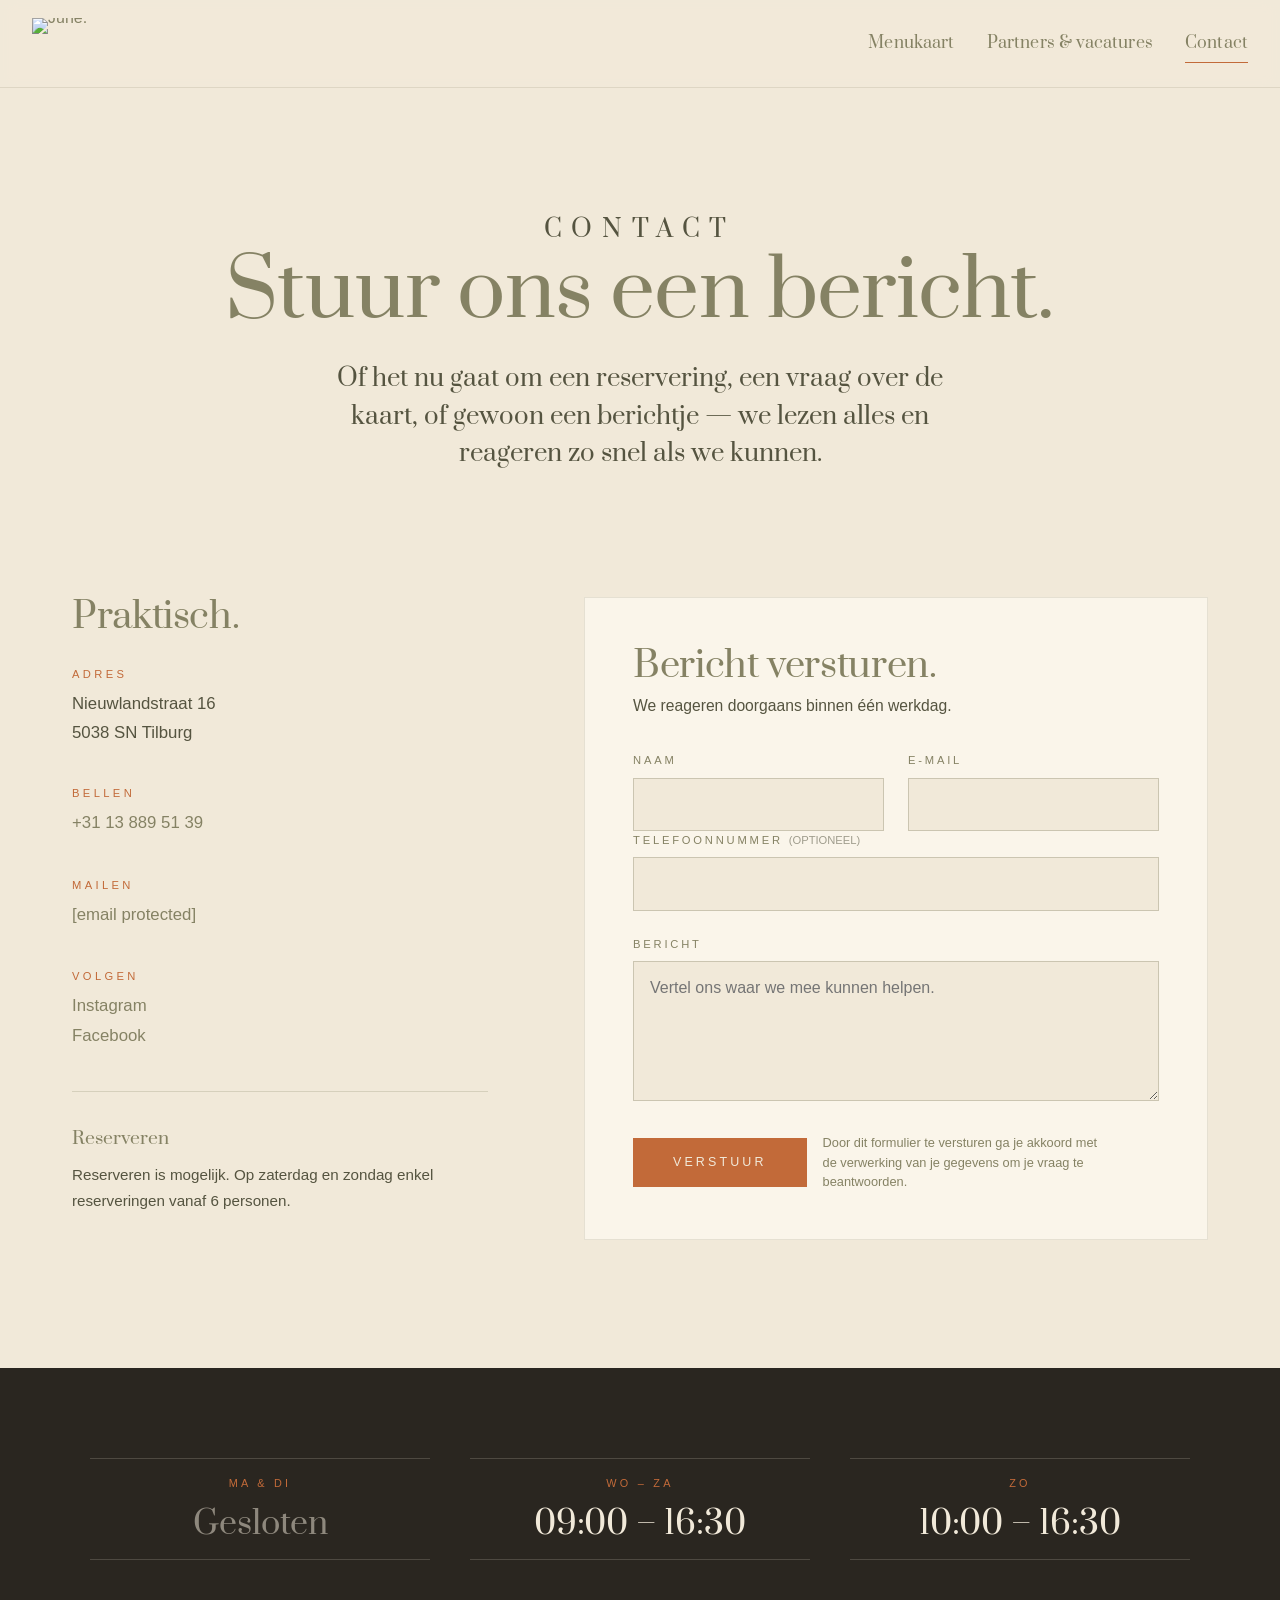
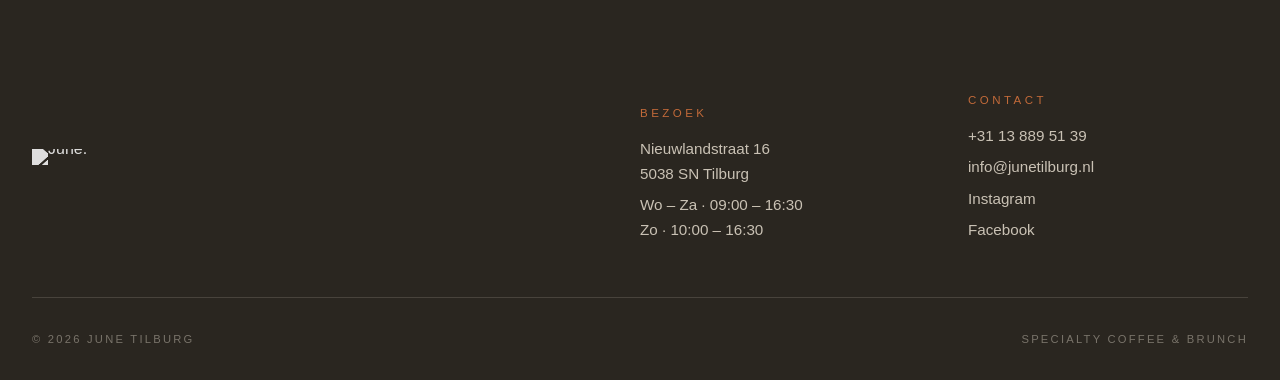
==== contact.html @ ec3ae3ca "Add files via upload" ====
<!DOCTYPE html>
<html lang="nl">
<head>
<meta charset="UTF-8">
<meta name="viewport" content="width=device-width, initial-scale=1.0">
<title>Contact — June. Tilburg</title>
<meta name="description" content="Contact, reserveren en openingstijden van June.">
<link rel="preconnect" href="https://fonts.googleapis.com">
<link rel="preconnect" href="https://fonts.gstatic.com" crossorigin>
<link href="https://fonts.googleapis.com/css2?family=Prata&display=swap" rel="stylesheet">
<link rel="stylesheet" href="styles/site.css">
<style>
  /* Page intro */
  .contact-intro {
    padding: clamp(5rem, 9vw, 8rem) 2rem clamp(2rem, 5vw, 3rem);
    max-width: 900px;
    margin: 0 auto;
    text-align: center;
  }
  .contact-intro .cat-label { display: inline-block; }
  .contact-intro h1 {
    font-size: clamp(2.5rem, 7vw, 5rem);
    margin-bottom: 1.5rem;
  }
  .contact-intro p {
    font-family: 'Prata', Georgia, serif;
    font-size: clamp(1.15rem, 2vw, 1.5rem);
    color: var(--text);
    line-height: 1.55;
    max-width: 620px;
    margin: 0 auto;
  }

  /* Contact body: details + form */
  .contact-body {
    max-width: 1200px;
    margin: 0 auto;
    padding: clamp(3rem, 6vw, 5rem) 2rem clamp(5rem, 10vw, 8rem);
    display: grid;
    grid-template-columns: 1fr;
    gap: 4rem;
  }
  @media (min-width: 900px) {
    .contact-body { grid-template-columns: 4fr 6fr; gap: 6rem; align-items: start; }
  }

  /* Details column */
  .details h2 {
    font-size: clamp(1.7rem, 3vw, 2.25rem);
    margin-bottom: 2rem;
  }
  .details__group { margin-bottom: 2.5rem; }
  .details__group h4 {
    font-family: Arial, Helvetica, sans-serif;
    font-size: .7rem;
    letter-spacing: 0.3em;
    text-transform: uppercase;
    color: var(--warm);
    margin-bottom: .6rem;
  }
  .details__group p,
  .details__group a {
    font-size: 1.05rem;
    color: var(--text);
    line-height: 1.7;
    margin: 0;
    display: block;
  }
  .details__group a {
    color: var(--accent);
    border-bottom: 1px solid transparent;
    transition: color .2s ease, border-color .2s ease;
  }
  .details__group a:hover { color: var(--warm); border-bottom-color: var(--warm); opacity: 1; }
  .details__note {
    margin-top: 2.5rem;
    padding-top: 2rem;
    border-top: 1px solid rgba(133,130,100,0.25);
    font-size: .95rem;
    line-height: 1.7;
    color: var(--text);
  }
  .details__note strong {
    display: block;
    margin-bottom: .5rem;
    color: var(--accent);
    font-family: 'Prata', Georgia, serif;
    font-weight: 400;
    font-size: 1.1rem;
  }

  /* Form column */
  .form-card {
    background: var(--cream);
    padding: clamp(2rem, 4vw, 3rem);
    border: 1px solid rgba(133,130,100,0.18);
  }
  .form-card h2 {
    font-size: clamp(1.7rem, 3vw, 2.25rem);
    margin-bottom: .5rem;
  }
  .form-card .form-intro {
    color: var(--text);
    margin-bottom: 2rem;
    font-size: .98rem;
  }
  .field { display: block; margin-bottom: 1.5rem; }
  .field label {
    display: block;
    font-size: .7rem;
    letter-spacing: 0.25em;
    text-transform: uppercase;
    color: var(--accent);
    margin-bottom: .5rem;
  }
  .field input,
  .field textarea {
    width: 100%;
    padding: .85rem 1rem;
    border: 1px solid rgba(133,130,100,0.35);
    background: var(--bg);
    color: var(--text);
    font-family: Arial, Helvetica, sans-serif;
    font-size: 1rem;
    line-height: 1.5;
    border-radius: 0;
    transition: border-color .2s ease, background .2s ease;
    -webkit-appearance: none;
    appearance: none;
  }
  .field textarea { min-height: 140px; resize: vertical; }
  .field input:focus,
  .field textarea:focus {
    outline: none;
    border-color: var(--warm);
    background: #fff;
  }
  .field--row { display: grid; grid-template-columns: 1fr; gap: 0; }
  @media (min-width: 600px) {
    .field--row { grid-template-columns: 1fr 1fr; gap: 1.5rem; }
    .field--row > .field { margin-bottom: 0; }
  }
  .form-submit {
    margin-top: 1.5rem;
    display: flex;
    flex-direction: column;
    gap: 1rem;
    align-items: flex-start;
  }
  @media (min-width: 600px) {
    .form-submit { flex-direction: row; align-items: center; }
  }
  .form-submit small {
    font-size: .8rem;
    color: var(--accent);
    line-height: 1.5;
    max-width: 280px;
  }

  /* Bottom: hours band + map placeholder */
  .hours-band {
    background: var(--dark);
    color: var(--bg);
    padding: clamp(4rem, 7vw, 6rem) 2rem clamp(2rem, 3vw, 3rem);
  }
  .hours-band__inner {
    max-width: 1100px;
    margin: 0 auto;
    display: grid;
    grid-template-columns: 1fr;
    gap: 2.5rem;
    text-align: center;
  }
  @media (min-width: 700px) { .hours-band__inner { grid-template-columns: repeat(3, 1fr); } }
  .hours-day {
    padding: 1rem 0;
    border-top: 1px solid rgba(241,233,217,0.18);
    border-bottom: 1px solid rgba(241,233,217,0.18);
  }
  .hours-day .day {
    font-family: Arial, sans-serif;
    font-size: .68rem;
    letter-spacing: 0.3em;
    text-transform: uppercase;
    color: var(--warm);
    margin-bottom: .75rem;
  }
  .hours-day .time {
    font-family: 'Prata', Georgia, serif;
    font-size: clamp(1.6rem, 3vw, 2rem);
    color: var(--bg);
    line-height: 1.2;
  }
  .hours-day .closed { color: rgba(241,233,217,0.5); }


</style>
</head>
<body class="has-solid-header">

<div id="site-header-slot"></div>

<main>

  <!-- ============== INTRO ============== -->
  <section class="contact-intro reveal">
    <p class="cat-label">Contact</p>
    <h1>Stuur ons een bericht.</h1>
    <p>
      Of het nu gaat om een reservering, een vraag over de kaart, of gewoon
      een berichtje — we lezen alles en reageren zo snel als we kunnen.
    </p>
  </section>

  <!-- ============== BODY ============== -->
  <section class="contact-body reveal">
    <aside class="details">
      <h2>Praktisch.</h2>

      <div class="details__group">
        <h4>Adres</h4>
        <p>Nieuwlandstraat 16<br>5038 SN Tilburg</p>
      </div>

      <div class="details__group">
        <h4>Bellen</h4>
        <a href="tel:+31138895139">+31 13 889 51 39</a>
      </div>

      <div class="details__group">
        <h4>Mailen</h4>
        <a href="/cdn-cgi/l/email-protection#95fcfbf3fad5ffe0fbf0e1fcf9f7e0e7f2bbfbf9"><span class="__cf_email__" data-cfemail="5c35323a331c362932392835303e292e3b723230">[email&#160;protected]</span></a>
      </div>

      <div class="details__group">
        <h4>Volgen</h4>
        <a href="https://www.instagram.com/june.tilburg/" target="_blank" rel="noopener">Instagram</a>
        <a href="https://www.facebook.com/june.tilburg/" target="_blank" rel="noopener">Facebook</a>
      </div>

      <div class="details__note">
        <strong>Reserveren</strong>
        Reserveren is mogelijk. Op zaterdag en zondag enkel reserveringen vanaf 6 personen.
      </div>
    </aside>

    <div class="form-card">
      <h2>Bericht versturen.</h2>
      <p class="form-intro">We reageren doorgaans binnen één werkdag.</p>

      <form action="https://api.web3forms.com/submit" method="POST">
        <input type="hidden" name="access_key" value="YOUR_ACCESS_KEY_HERE">
        <input type="hidden" name="subject" value="Nieuw bericht via junetilburg.nl">

        <div class="field--row">
          <div class="field">
            <label for="naam">Naam</label>
            <input type="text" id="naam" name="naam" required>
          </div>
          <div class="field">
            <label for="email">E-mail</label>
            <input type="email" id="email" name="email" required>
          </div>
        </div>

        <div class="field">
          <label for="telefoon">Telefoonnummer <span style="color:var(--text); opacity:.55; letter-spacing:0;">(optioneel)</span></label>
          <input type="tel" id="telefoon" name="telefoon">
        </div>

        <div class="field">
          <label for="bericht">Bericht</label>
          <textarea id="bericht" name="bericht" required placeholder="Vertel ons waar we mee kunnen helpen."></textarea>
        </div>

        <div class="form-submit">
          <button type="submit" class="btn">Verstuur</button>
          <small>Door dit formulier te versturen ga je akkoord met de verwerking van je gegevens om je vraag te beantwoorden.</small>
        </div>
      </form>
    </div>
  </section>

  <!-- ============== HOURS BAND ============== -->
  <section class="hours-band reveal">
    <div class="hours-band__inner">
      <div class="hours-day">
        <div class="day">Ma &amp; Di</div>
        <div class="time closed">Gesloten</div>
      </div>
      <div class="hours-day">
        <div class="day">Wo – Za</div>
        <div class="time">09:00 – 16:30</div>
      </div>
      <div class="hours-day">
        <div class="day">Zo</div>
        <div class="time">10:00 – 16:30</div>
      </div>
    </div>
  </section>

</main>

<div id="site-footer-slot"></div>

<script data-cfasync="false" src="/cdn-cgi/scripts/5c5dd728/cloudflare-static/email-decode.min.js"></script><script src="styles/chrome.js"></script>
<script>JuneChrome.render({ active: 'contact' });</script>
<script src="styles/site.js"></script>
</body>
</html>
---- styles/site.css ----
/* ==========================================================================
   June Tilburg — Site CSS
   Shared across all pages (index, menu, partners, contact)
   ========================================================================== */

:root {
  --bg:          #F1E9D9;   /* sand — page canvas */
  --text:        #555440;   /* ink — body */
  --accent:      #858264;   /* olive — headings, nav, logo */
  --warm:        #C26A39;   /* rust — CTA, accent */
  --warm-deep:   #8E441E;   /* rust hover */
  --dark:        #2A2620;   /* near-black — inverse sections, footer */
  --cream:       #FAF5EA;   /* subtle elevation */
}

*, *::before, *::after { box-sizing: border-box; }
html { scroll-behavior: smooth; }
body {
  margin: 0;
  font-family: Arial, Helvetica, sans-serif;
  background: var(--bg);
  color: var(--text);
  line-height: 1.65;
  font-size: 16px;
  -webkit-font-smoothing: antialiased;
  overflow-x: hidden;
}
img { max-width: 100%; display: block; object-fit: cover; }
h1, h2, h3, h4 {
  font-family: 'Prata', Georgia, serif;
  font-weight: 400;
  color: var(--accent);
  line-height: 1.1;
  margin: 0 0 1rem;
  letter-spacing: -0.01em;
}
p { margin: 0 0 1.2rem; }
a {
  color: var(--warm);
  text-decoration: none;
  transition: opacity .2s ease, color .2s ease;
}
a:hover { opacity: .7; }

::selection { background: var(--accent); color: var(--bg); }

/* ==========================================================================
   Site header
   ========================================================================== */

.site-header {
  position: fixed;
  top: 0; left: 0; right: 0;
  z-index: 100;
  background: transparent;
  border-bottom: 1px solid transparent;
  transition: background .3s ease, border-color .3s ease, color .3s ease;
}
.site-header::before {
  content: '';
  position: absolute;
  inset: 0;
  bottom: -40px;
  background: linear-gradient(180deg, rgba(0,0,0,0.45) 0%, rgba(0,0,0,0.20) 70%, rgba(0,0,0,0) 100%);
  pointer-events: none;
  transition: opacity .3s ease;
}
.site-header__inner {
  position: relative;
  z-index: 1;
  max-width: 1400px;
  margin: 0 auto;
  padding: 1rem 2rem;
  display: flex;
  align-items: center;
  justify-content: space-between;
  gap: 2rem;
}
.site-header.is-scrolled::before,
.has-solid-header .site-header::before { opacity: 0; }

.site-header.is-scrolled,
.has-solid-header .site-header {
  background: rgba(241, 233, 217, 0.92);
  border-bottom-color: rgba(133, 130, 100, 0.18);
  -webkit-backdrop-filter: saturate(140%) blur(8px);
  backdrop-filter: saturate(140%) blur(8px);
}

/* Pages without a hero: push content below the fixed header */
.has-solid-header { padding-top: 88px; }
@media (min-width: 880px) { .has-solid-header { padding-top: 96px; } }

/* Over-hero state (index, before scroll): white text */
.site-header:not(.is-scrolled) .site-header__logo,
.site-header:not(.is-scrolled) .site-nav a,
.site-header:not(.is-scrolled) .site-header__burger {
  color: #fff;
  text-shadow: 0 1px 12px rgba(0,0,0,0.35);
}
.has-solid-header .site-header .site-header__logo,
.has-solid-header .site-header .site-nav a,
.has-solid-header .site-header .site-header__burger,
.site-header.is-scrolled .site-header__logo,
.site-header.is-scrolled .site-nav a,
.site-header.is-scrolled .site-header__burger {
  color: var(--accent);
  text-shadow: none;
}

.site-header__logo {
  display: inline-flex;
  align-items: center;
  color: var(--accent);
  line-height: 0;
  flex-shrink: 0;
}
.site-header__logo:hover { opacity: 1; color: var(--warm); }
.site-header__logo-svg {
  height: 44px;
  width: auto;
  display: block;
  transition: filter .25s ease;
}
.site-header:not(.is-scrolled) .site-header__logo-svg {
  filter: brightness(0) invert(1);
}
.has-solid-header .site-header .site-header__logo-svg,
.site-header.is-scrolled .site-header__logo-svg {
  filter: none;
}

.site-nav { display: none; }
.site-nav ul {
  list-style: none;
  margin: 0;
  padding: 0;
  display: flex;
  gap: 2rem;
  align-items: center;
}
.site-nav a {
  font-family: 'Prata', Georgia, serif;
  font-size: 1rem;
  color: var(--accent);
  letter-spacing: 0.01em;
  padding: .5rem 0;
  border-bottom: 1px solid transparent;
  transition: color .2s ease, border-color .2s ease;
}
.site-nav a:hover { color: var(--warm); opacity: 1; }
.site-nav a[aria-current="page"] {
  color: var(--warm);
  border-bottom-color: var(--warm);
}

.site-header__burger {
  background: none;
  border: none;
  padding: .5rem;
  margin: -.5rem;
  cursor: pointer;
  display: inline-flex;
  flex-direction: column;
  gap: 5px;
  color: var(--accent);
}
.site-header__burger span {
  display: block;
  width: 24px;
  height: 1.5px;
  background: currentColor;
  transition: transform .25s ease, opacity .2s ease;
}

@media (min-width: 880px) {
  .site-nav { display: block; }
  .site-header__burger { display: none; }
  .site-header__logo-svg { height: 52px; }
  .site-header__inner { padding: 1.1rem 2rem; }
}

/* Mobile fullscreen menu */
.fullscreen-menu {
  position: fixed;
  inset: 0;
  background: var(--dark);
  color: var(--bg);
  z-index: 200;
  display: none;
  flex-direction: column;
  justify-content: center;
  align-items: center;
  padding: 2rem;
}
.fullscreen-menu.open { display: flex; }
.fullscreen-menu .close {
  position: absolute;
  top: 1.5rem;
  right: 2rem;
  background: none;
  border: none;
  color: var(--bg);
  font-size: 2rem;
  cursor: pointer;
  line-height: 1;
}
.fullscreen-menu ul { list-style: none; padding: 0; margin: 0; text-align: center; }
.fullscreen-menu li { margin: 1rem 0; }
.fullscreen-menu a {
  font-family: 'Prata', Georgia, serif;
  font-size: clamp(2rem, 7vw, 3.5rem);
  color: var(--bg);
  letter-spacing: -0.02em;
}
.fullscreen-menu a:hover { color: var(--warm); opacity: 1; }
.fullscreen-menu .fsm-footer {
  position: absolute;
  bottom: 2rem;
  left: 2rem; right: 2rem;
  display: flex;
  justify-content: space-between;
  flex-wrap: wrap;
  gap: 1rem;
  font-size: .72rem;
  letter-spacing: 0.25em;
  text-transform: uppercase;
  color: rgba(241, 233, 217, 0.5);
}

/* ==========================================================================
   Image hero (used on inner pages)
   ========================================================================== */

.image-hero {
  position: relative;
  height: 60vh;
  min-height: 400px;
  width: 100%;
  overflow: hidden;
}
.image-hero img { width: 100%; height: 100%; object-fit: cover; }
.image-hero::after {
  content: '';
  position: absolute;
  inset: 0;
  background: linear-gradient(180deg, rgba(42,38,32,0.3) 0%, rgba(42,38,32,0) 50%, rgba(42,38,32,0.6) 100%);
}
.image-hero-text {
  position: absolute;
  bottom: 5vh;
  left: 2rem;
  right: 2rem;
  z-index: 2;
  color: var(--bg);
}
.image-hero-text .small {
  font-size: .72rem;
  letter-spacing: 0.4em;
  text-transform: uppercase;
  margin-bottom: 1rem;
  opacity: .85;
}
.image-hero-text h1 {
  font-family: 'Prata', Georgia, serif;
  font-size: clamp(3rem, 9vw, 6.5rem);
  color: var(--bg);
  margin: 0;
  letter-spacing: -0.02em;
  line-height: 1;
}

/* ==========================================================================
   Editorial section primitives
   ========================================================================== */

.section {
  padding: clamp(4rem, 8vw, 7rem) 2rem;
  max-width: 1200px;
  margin: 0 auto;
}
.section--narrow { max-width: 800px; }
.section--wide   { max-width: 1400px; }
.section--full   { max-width: none; padding-left: 0; padding-right: 0; }
.section.dark { background: var(--dark); color: var(--bg); max-width: none; }
.section.dark .section__inner { max-width: 1200px; margin: 0 auto; padding: 0 2rem; }
.section.dark h1, .section.dark h2, .section.dark h3 { color: var(--bg); }

.cat-label {
  font-size: .72rem;
  letter-spacing: 0.4em;
  text-transform: uppercase;
  color: var(--warm);
  margin-bottom: 1rem;
}
.cat-heading {
  font-size: clamp(2rem, 5vw, 3.5rem);
  margin-bottom: 2rem;
}
.lede {
  font-size: clamp(1.05rem, 1.4vw, 1.25rem);
  line-height: 1.75;
  max-width: 580px;
}

/* Feature pair: 50/50 image + text */
.feature-dish {
  display: grid;
  grid-template-columns: 1fr;
  gap: 0;
  min-height: 70vh;
}
@media (min-width: 900px) { .feature-dish { grid-template-columns: 1fr 1fr; } }
.feature-dish.reverse > div:first-child { order: 2; }
@media (max-width: 899px) { .feature-dish.reverse > div:first-child { order: 0; } }
.feature-dish img { width: 100%; height: 100%; min-height: 50vh; object-fit: cover; }
.feature-dish .text {
  padding: clamp(3rem, 7vw, 6rem) 2rem;
  display: flex;
  flex-direction: column;
  justify-content: center;
  background: var(--bg);
}
.feature-dish .text .num {
  font-family: 'Prata', Georgia, serif;
  font-style: italic;
  color: var(--warm);
  font-size: 1rem;
  margin-bottom: 1rem;
}
.feature-dish .text h3 {
  font-size: clamp(1.8rem, 4vw, 3rem);
  margin-bottom: .5rem;
}
.feature-dish .text .price-large {
  font-family: 'Prata', Georgia, serif;
  color: var(--warm);
  font-size: 1.5rem;
  margin-bottom: 1.5rem;
}
.feature-dish .text .desc-large {
  font-size: 1.05rem;
  max-width: 450px;
}

/* Dark CTA block */
.dark-cta {
  background: var(--dark);
  color: var(--bg);
  padding: clamp(5rem, 10vw, 8rem) 2rem;
  text-align: center;
}
.dark-cta .container { max-width: 800px; margin: 0 auto; }
.dark-cta .eyebrow {
  font-size: .72rem;
  letter-spacing: 0.35em;
  text-transform: uppercase;
  color: var(--warm);
  margin-bottom: 1.5rem;
}
.dark-cta h2 {
  font-size: clamp(2.5rem, 6vw, 4.5rem);
  color: var(--bg);
  margin-bottom: 1.5rem;
  line-height: 1.1;
}
.dark-cta p {
  color: rgba(241, 233, 217, 0.75);
  font-size: 1.1rem;
  max-width: 550px;
  margin: 0 auto 2.5rem;
}

/* Button */
.btn {
  display: inline-block;
  background: var(--warm);
  color: var(--bg);
  padding: 1.1rem 2.5rem;
  font-size: .78rem;
  letter-spacing: 0.25em;
  text-transform: uppercase;
  font-family: Arial, Helvetica, sans-serif;
  transition: background .25s ease;
  border: none;
  cursor: pointer;
}
.btn:hover { background: var(--warm-deep); opacity: 1; color: var(--bg); }
.btn--ghost {
  background: transparent;
  color: var(--accent);
  border: 1px solid var(--accent);
}
.btn--ghost:hover { background: var(--accent); color: var(--bg); }
.btn--ghost-light {
  background: transparent;
  color: var(--bg);
  border: 1px solid rgba(241, 233, 217, 0.5);
}
.btn--ghost-light:hover { background: var(--bg); color: var(--dark); }

/* ==========================================================================
   Footer
   ========================================================================== */

footer.site-footer {
  background: var(--dark);
  color: var(--bg);
  padding: clamp(4rem, 8vw, 6rem) 2rem 2rem;
}
.footer-top {
  max-width: 1400px;
  margin: 0 auto;
  display: grid;
  grid-template-columns: 1fr;
  gap: 3rem;
  align-items: end;
  padding-bottom: 3rem;
  border-bottom: 1px solid rgba(241, 233, 217, 0.15);
}
@media (min-width: 800px) { .footer-top { grid-template-columns: 2fr 1fr 1fr; } }
.footer-mark { display: inline-flex; align-items: center; line-height: 0; }
.footer-mark__svg {
  height: clamp(60px, 10vw, 100px);
  width: auto;
  display: block;
  filter: brightness(0) invert(1) opacity(0.85);
}
.footer-col h4 {
  font-size: .72rem;
  letter-spacing: 0.3em;
  text-transform: uppercase;
  color: var(--warm);
  font-family: Arial, sans-serif;
  margin-bottom: 1rem;
}
.footer-col p, .footer-col a {
  font-size: .95rem;
  color: rgba(241, 233, 217, 0.8);
  display: block;
  margin-bottom: .4rem;
}
.footer-col a:hover { color: var(--warm); opacity: 1; }
.footer-bottom {
  max-width: 1400px;
  margin: 2rem auto 0;
  display: flex;
  justify-content: space-between;
  flex-wrap: wrap;
  gap: 1rem;
  font-size: .7rem;
  letter-spacing: 0.2em;
  text-transform: uppercase;
  color: rgba(241, 233, 217, 0.4);
}

/* ==========================================================================
   Utilities
   ========================================================================== */

.reveal { opacity: 0; transform: translateY(12px); transition: opacity .8s ease, transform .8s ease; }
.reveal.is-in { opacity: 1; transform: none; }
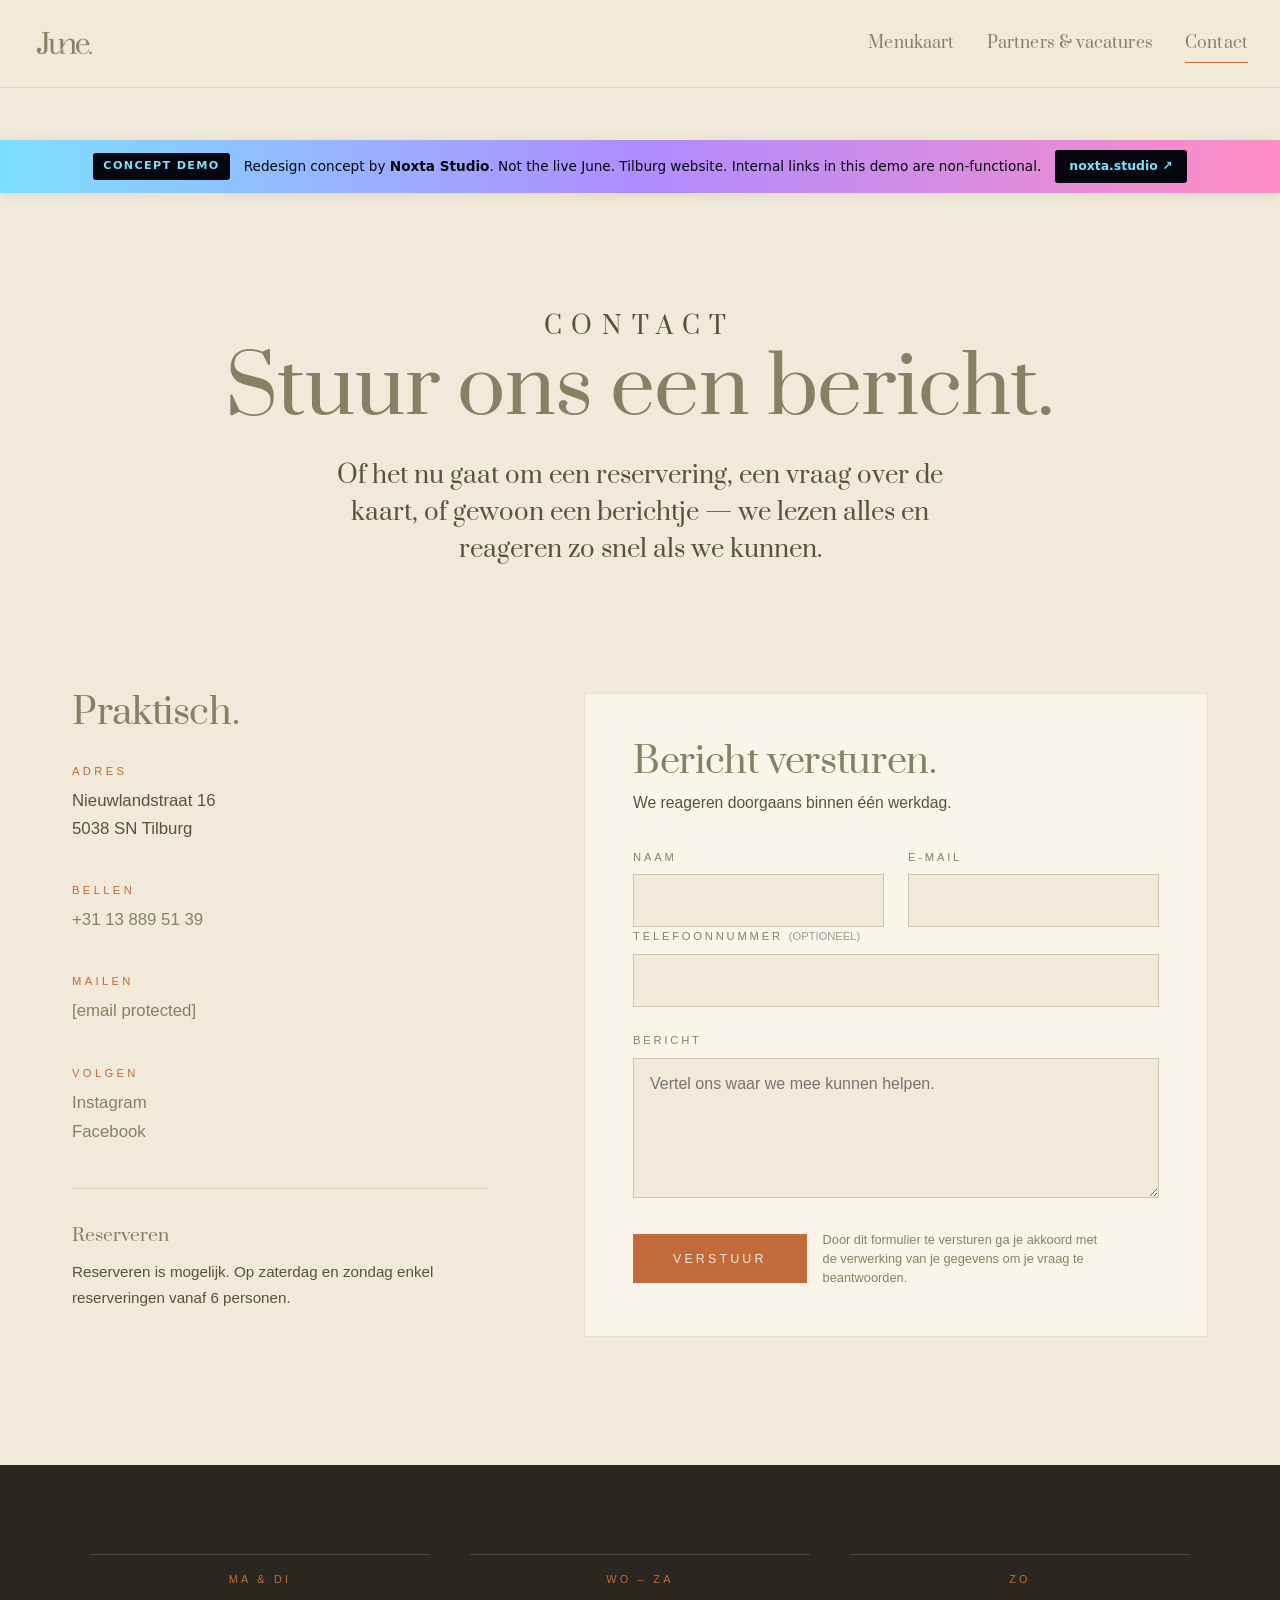
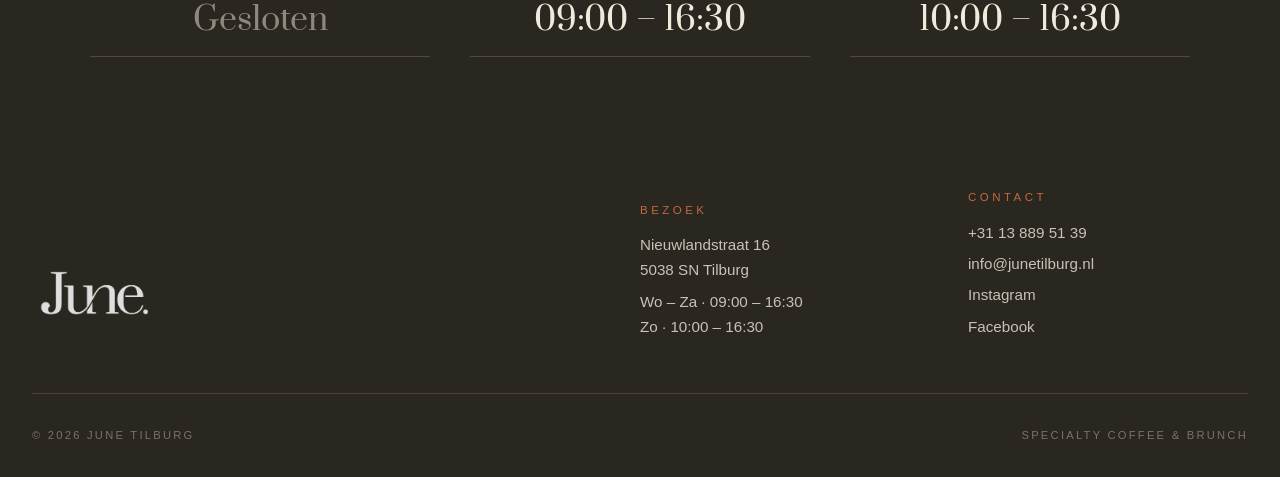
==== commit 25b3f5a5: "Add files via upload" ====
--- a/contact.html
+++ b/contact.html
@@ -194,9 +194,73 @@
   .hours-day .closed { color: rgba(241,233,217,0.5); }
 
 
+  /* ============ NOXTA CONCEPT BANNER ============ */
+  .noxta-banner {
+    background: linear-gradient(90deg, #7ce0ff 0%, #b08cff 50%, #ff8cc5 100%);
+    color: #05060e;
+    font-family: 'Inter', system-ui, sans-serif;
+    font-size: 0.85rem;
+    padding: 10px 0;
+    box-shadow: 0 2px 12px rgba(0,0,0,.08);
+  }
+  .noxta-banner-inner {
+    max-width: 1240px;
+    margin: 0 auto;
+    padding: 0 24px;
+    display: flex;
+    align-items: center;
+    gap: 14px;
+    flex-wrap: wrap;
+    justify-content: center;
+  }
+  .noxta-banner-tag {
+    background: #05060e;
+    color: #7ce0ff;
+    font-weight: 700;
+    font-size: 0.7rem;
+    letter-spacing: 0.12em;
+    text-transform: uppercase;
+    padding: 4px 10px;
+    border-radius: 3px;
+    flex-shrink: 0;
+  }
+  .noxta-banner-text {
+    color: #05060e;
+    line-height: 1.5;
+    font-weight: 500;
+  }
+  .noxta-banner-text strong { font-weight: 700; }
+  .noxta-banner-link {
+    background: #05060e;
+    color: #7ce0ff !important;
+    font-weight: 600;
+    font-size: 0.78rem;
+    padding: 6px 14px;
+    border-radius: 3px;
+    text-decoration: none;
+    flex-shrink: 0;
+    transition: background .15s ease;
+  }
+  .noxta-banner-link:hover { background: #1a1a1a; }
+  @media (max-width: 720px) {
+    .noxta-banner { font-size: 0.78rem; }
+    .noxta-banner-inner { gap: 8px; }
+    .noxta-banner-text { text-align: center; }
+  }
+  /* Banner pushes fixed header down */
+  .has-solid-header { padding-top: calc(88px + 44px) !important; }
+  @media (min-width: 880px) { .has-solid-header { padding-top: calc(96px + 44px) !important; } }
 </style>
 </head>
 <body class="has-solid-header">
+<!-- ============ NOXTA CONCEPT BANNER ============ -->
+<div class="noxta-banner">
+  <div class="noxta-banner-inner">
+    <span class="noxta-banner-tag">Concept demo</span>
+    <span class="noxta-banner-text">Redesign concept by <strong>Noxta Studio</strong>. Not the live June. Tilburg website. Internal links in this demo are non-functional.</span>
+    <a href="https://noxta.studio" class="noxta-banner-link" target="_blank" rel="noopener">noxta.studio ↗</a>
+  </div>
+</div>
 
 <div id="site-header-slot"></div>
 
--- a/styles/site.css
+++ b/styles/site.css
@@ -460,3 +460,85 @@
 
 .reveal { opacity: 0; transform: translateY(12px); transition: opacity .8s ease, transform .8s ease; }
 .reveal.is-in { opacity: 1; transform: none; }
+
+/* ==========================================================================
+   Mobile fixes
+   ========================================================================== */
+
+@media (max-width: 899px) {
+  /* Over ons — stack cleanly, full width text */
+  .over__text {
+    padding: clamp(2.5rem, 7vw, 4rem) 1.5rem;
+    max-width: 100%;
+  }
+  .over__text h2 { font-size: clamp(1.8rem, 6vw, 2.5rem); }
+  .over__text p { font-size: 1rem; max-width: 100%; }
+
+  /* Feature dish — remove min-height that causes huge image blocks */
+  .feature-dish { min-height: unset; }
+  .feature-dish img { min-height: 55vw; }
+  .feature-dish .text { padding: 2rem 1.5rem; }
+
+  /* Pull quote — reduce massive padding */
+  .pull-quote { padding: clamp(3rem, 8vw, 5rem) 1.5rem; }
+  .pull-quote blockquote { font-size: clamp(1.4rem, 5vw, 2rem); }
+
+  /* Bezoek info — tighter padding */
+  .bezoek__info { padding: 2.5rem 1.5rem; }
+  .bezoek__grid { gap: 1.5rem; }
+
+  /* Dark CTA — tighter */
+  .dark-cta { padding: clamp(3rem, 8vw, 5rem) 1.5rem; }
+  .dark-cta h2 { font-size: clamp(2rem, 7vw, 3rem); }
+
+  /* Image hero text size */
+  .image-hero-text h1 { font-size: clamp(2.5rem, 10vw, 4rem); }
+
+  /* Section base padding */
+  .section { padding: clamp(3rem, 7vw, 5rem) 1.5rem; }
+
+  /* Footer */
+  .footer-top { gap: 2rem; padding-bottom: 2rem; }
+  footer.site-footer { padding: clamp(3rem, 7vw, 5rem) 1.5rem 2rem; }
+}
+
+@media (max-width: 600px) {
+  /* Hero logo sizing — prevent negative margin overlap on small phones */
+  .home-hero__title { margin: -2vw 0 -3vw; }
+  .home-hero__title img { width: clamp(160px, 55vw, 280px); }
+  .home-hero__sub { font-size: clamp(0.95rem, 4vw, 1.2rem); }
+  .home-hero__content { padding: 0 1.5rem 10vh; }
+
+  /* Welkom */
+  .welkom { padding: clamp(4rem, 10vw, 6rem) 1.5rem clamp(2rem, 5vw, 3rem); }
+  .welkom .quote { font-size: clamp(1.35rem, 5.5vw, 1.8rem); }
+
+  /* Gallery head */
+  .gallery-section__head { padding: 0 1.5rem; margin-bottom: 2rem; }
+
+  /* Menu tease */
+  .menu-tease { padding: clamp(4rem, 10vw, 6rem) 1.5rem; }
+  .menu-tease h2 { font-size: clamp(2rem, 8vw, 3rem); }
+
+  /* Partners */
+  .partners { padding: 1.5rem 1.5rem clamp(3rem, 8vw, 5rem); }
+  .partner-row { padding: 1.5rem 0; gap: 0.75rem 0; }
+
+  /* Vacatures */
+  .vacatures { padding: clamp(3rem, 8vw, 5rem) 1.5rem clamp(1.5rem, 3vw, 2.5rem); }
+
+  /* Contact body */
+  .contact-body { padding: 2rem 1.5rem clamp(3rem, 8vw, 5rem); gap: 2.5rem; }
+  .contact-intro { padding: clamp(3rem, 8vw, 5rem) 1.5rem clamp(1.5rem, 4vw, 2.5rem); }
+
+  /* Hours band */
+  .hours-band { padding: clamp(2.5rem, 7vw, 4rem) 1.5rem clamp(1.5rem, 3vw, 2.5rem); }
+  .hours-band__inner { gap: 1.5rem; }
+
+  /* Menu list */
+  .menu-list { padding: clamp(2.5rem, 7vw, 4rem) 1.5rem; }
+  .menu-row .name { font-size: 1.05rem; }
+
+  /* Buttons full width on small screens */
+  .form-submit { flex-direction: column; }
+}
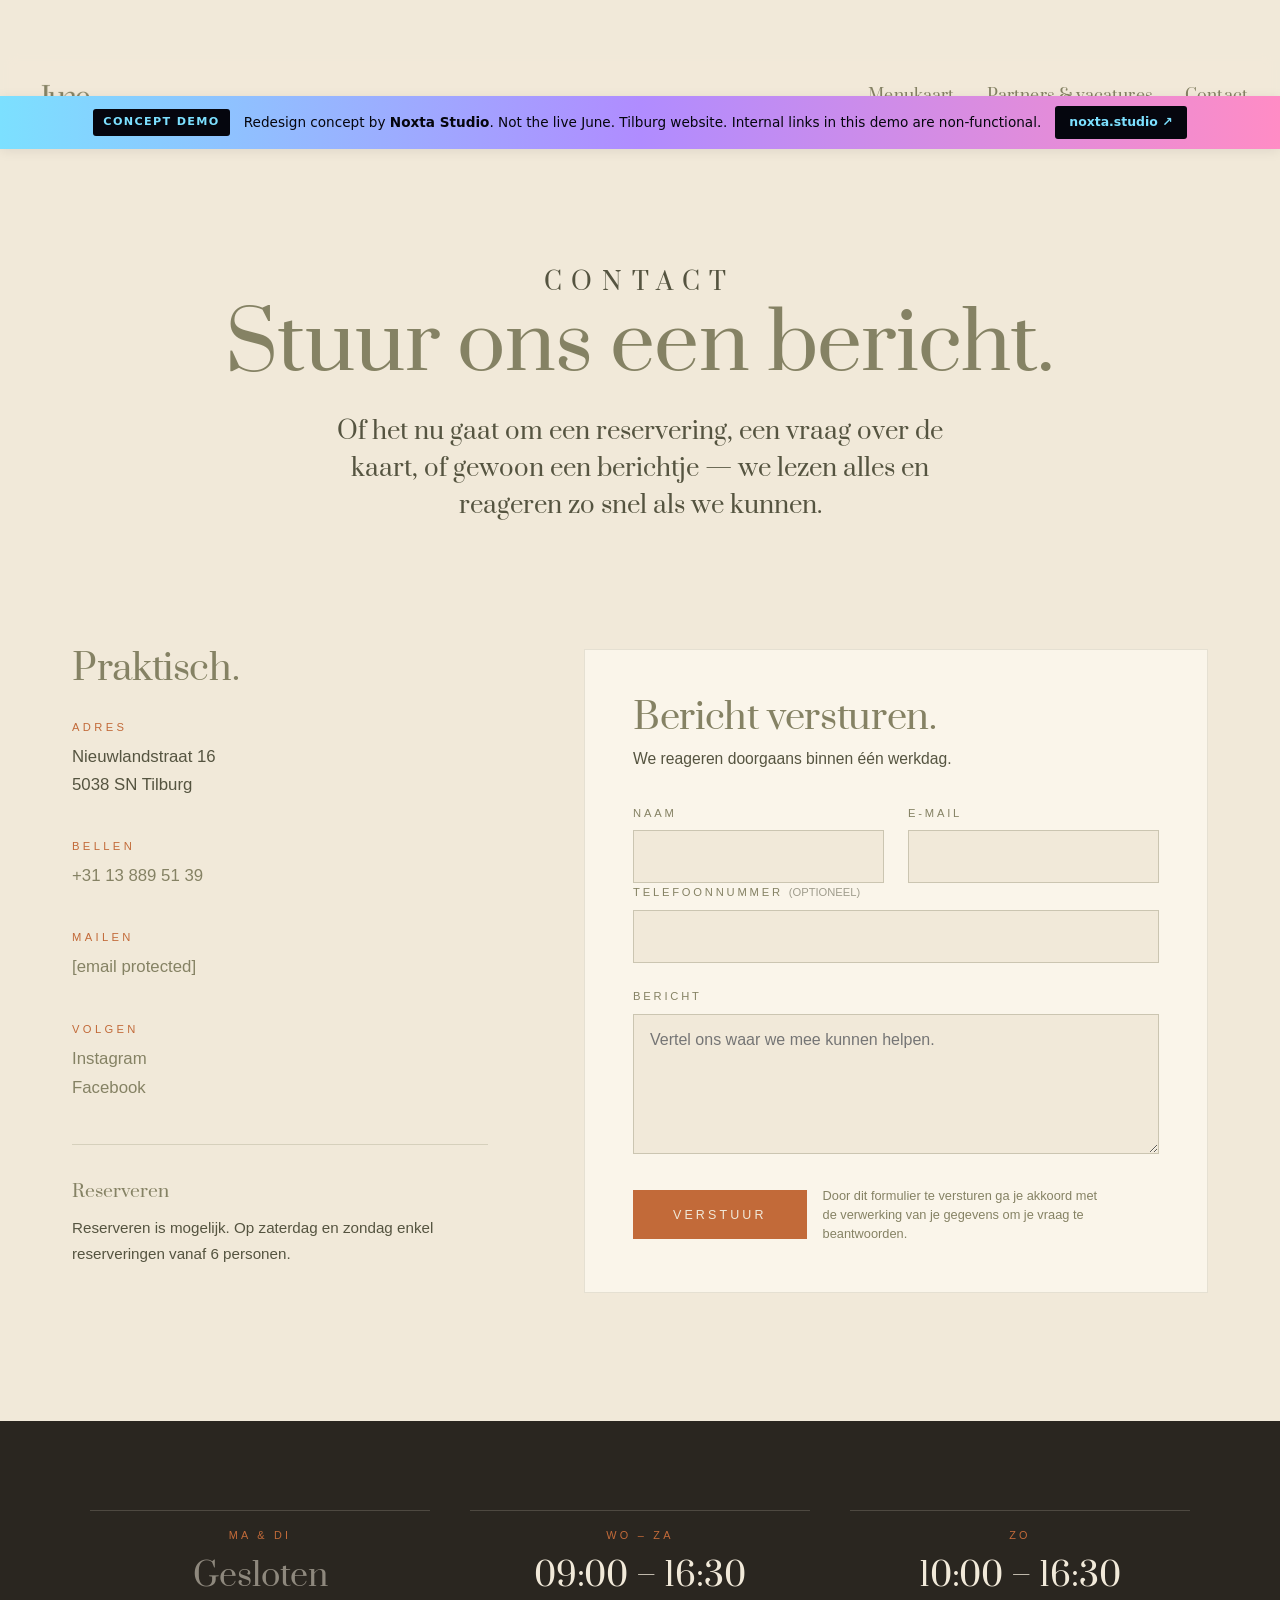
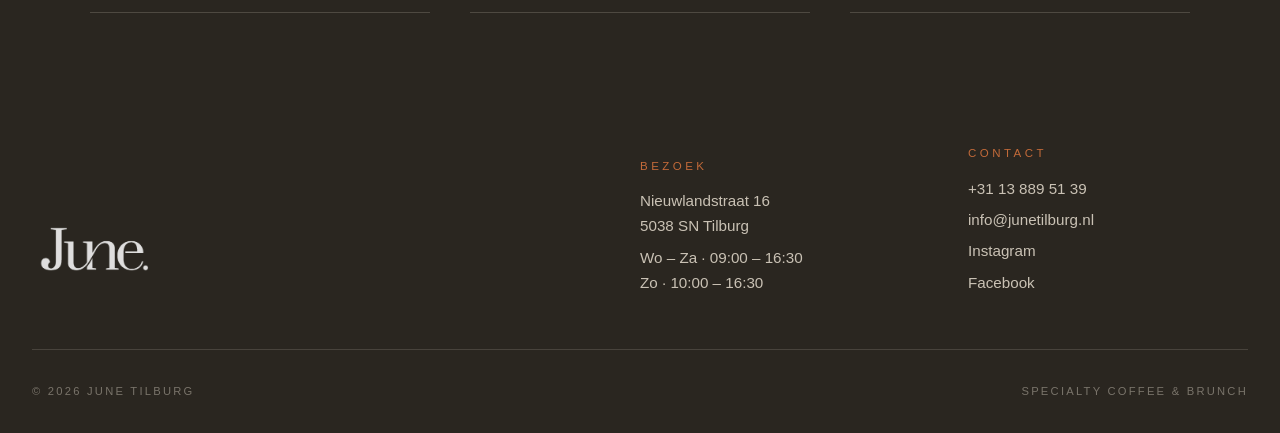
==== commit 65e145a7: "Add files via upload" ====
--- a/contact.html
+++ b/contact.html
@@ -201,6 +201,9 @@
     font-family: 'Inter', system-ui, sans-serif;
     font-size: 0.85rem;
     padding: 10px 0;
+    position: sticky;
+    top: 0;
+    z-index: 999;
     box-shadow: 0 2px 12px rgba(0,0,0,.08);
   }
   .noxta-banner-inner {
@@ -247,9 +250,6 @@
     .noxta-banner-inner { gap: 8px; }
     .noxta-banner-text { text-align: center; }
   }
-  /* Banner pushes fixed header down */
-  .has-solid-header { padding-top: calc(88px + 44px) !important; }
-  @media (min-width: 880px) { .has-solid-header { padding-top: calc(96px + 44px) !important; } }
 </style>
 </head>
 <body class="has-solid-header">
@@ -370,5 +370,19 @@
 <script data-cfasync="false" src="/cdn-cgi/scripts/5c5dd728/cloudflare-static/email-decode.min.js"></script><script src="styles/chrome.js"></script>
 <script>JuneChrome.render({ active: 'contact' });</script>
 <script src="styles/site.js"></script>
+
+<script>
+(function() {
+  var banner = document.querySelector('.noxta-banner');
+  var header = document.querySelector('.site-header');
+  if (!banner || !header) return;
+  function offset() {
+    var h = banner.offsetHeight;
+    header.style.top = h + 'px';
+  }
+  offset();
+  window.addEventListener('resize', offset);
+})();
+</script>
 </body>
 </html>
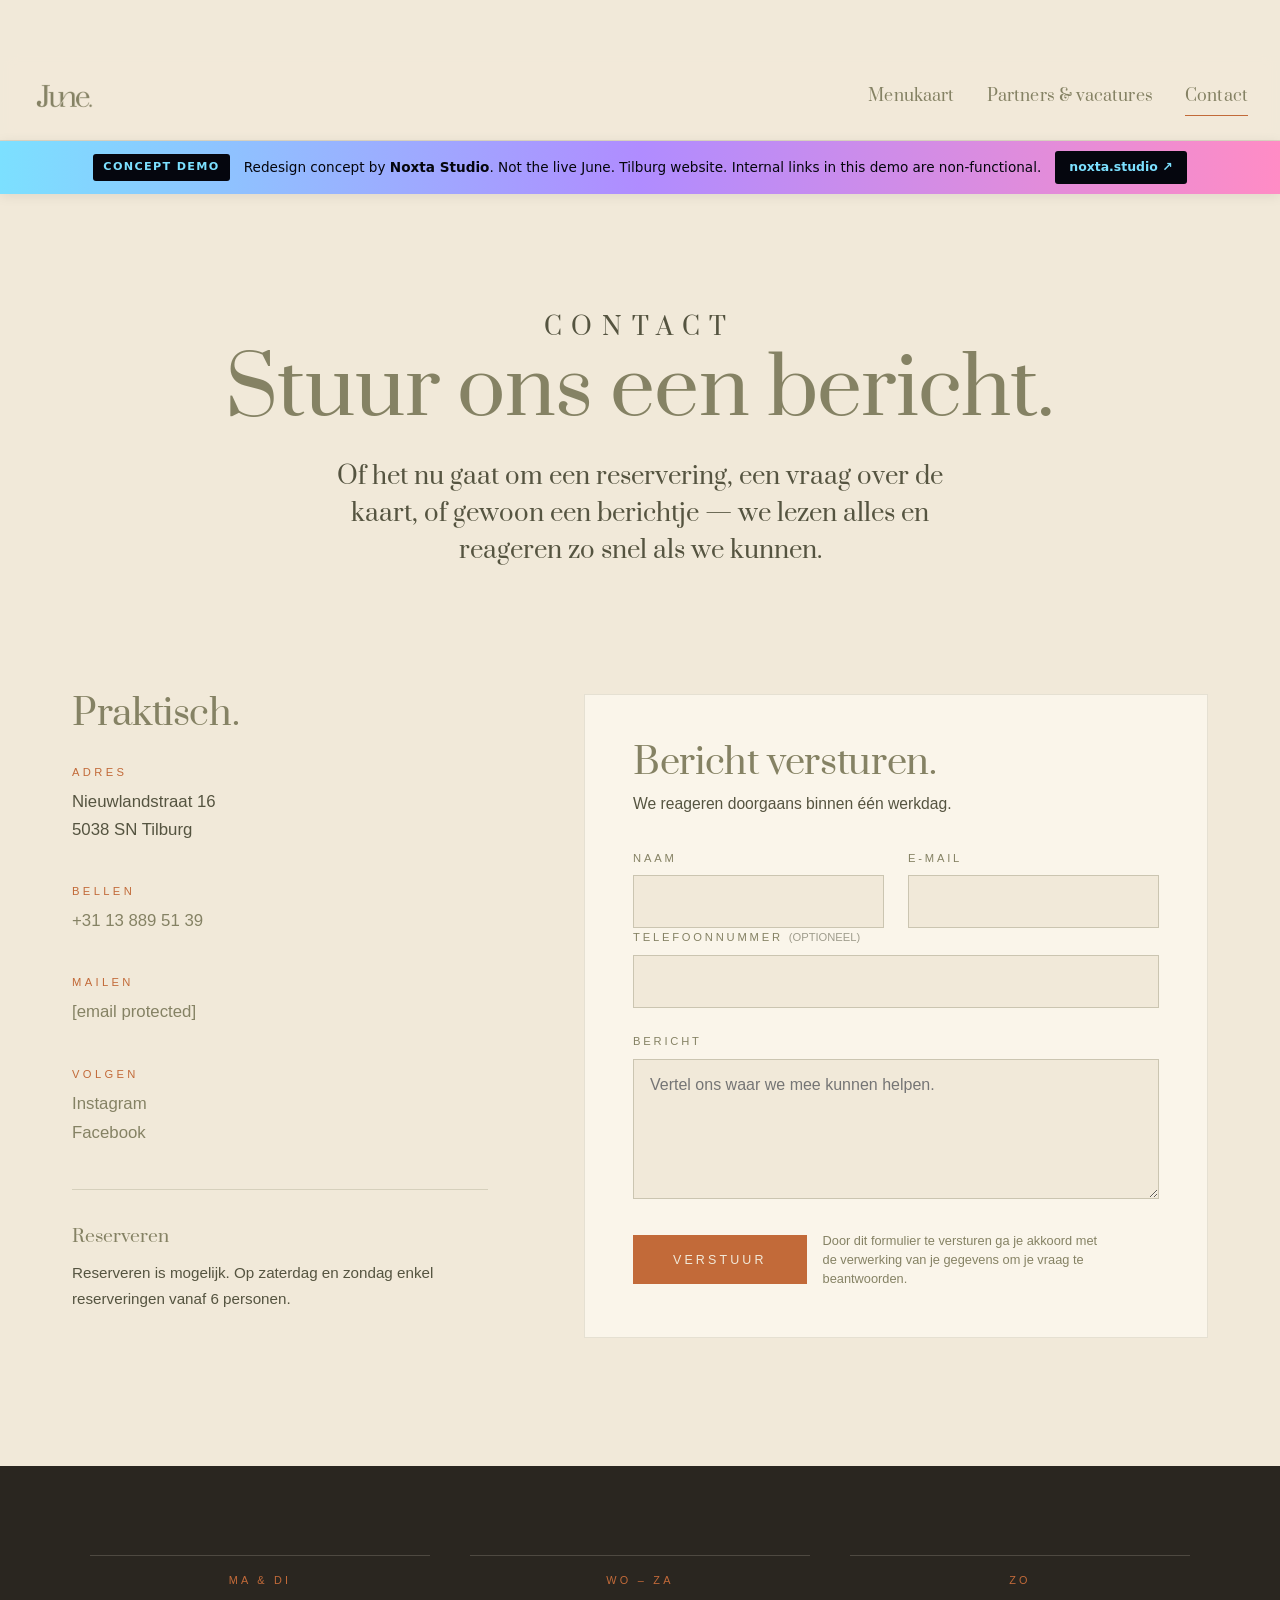
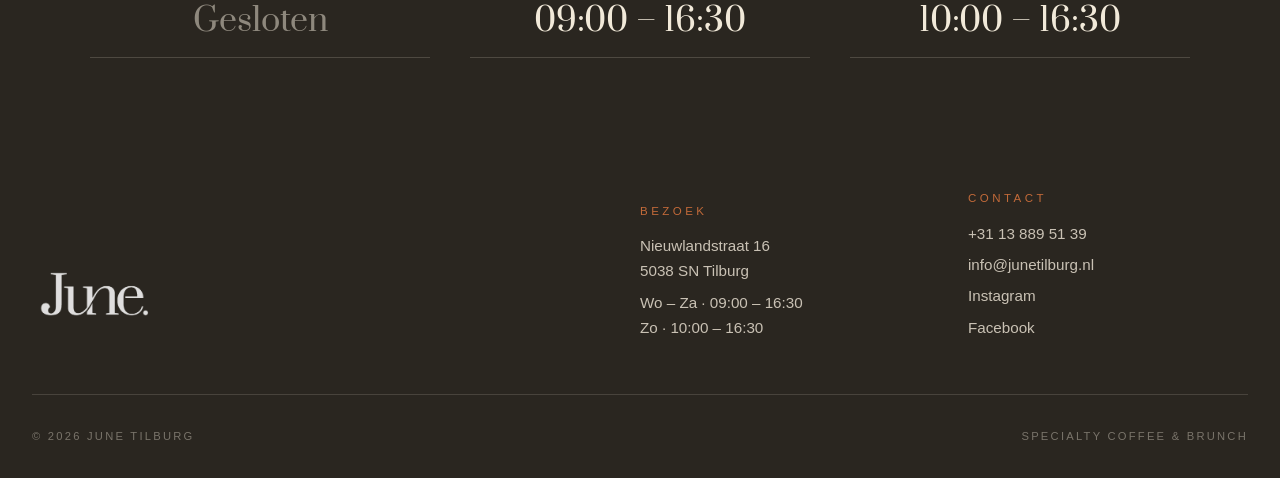
==== commit 97687878: "Add files via upload" ====
--- a/contact.html
+++ b/contact.html
@@ -377,8 +377,10 @@
   var header = document.querySelector('.site-header');
   if (!banner || !header) return;
   function offset() {
-    var h = banner.offsetHeight;
-    header.style.top = h + 'px';
+    var bh = banner.offsetHeight;
+    var hh = header.offsetHeight;
+    header.style.top = bh + 'px';
+    document.body.style.paddingTop = (bh + hh) + 'px';
   }
   offset();
   window.addEventListener('resize', offset);
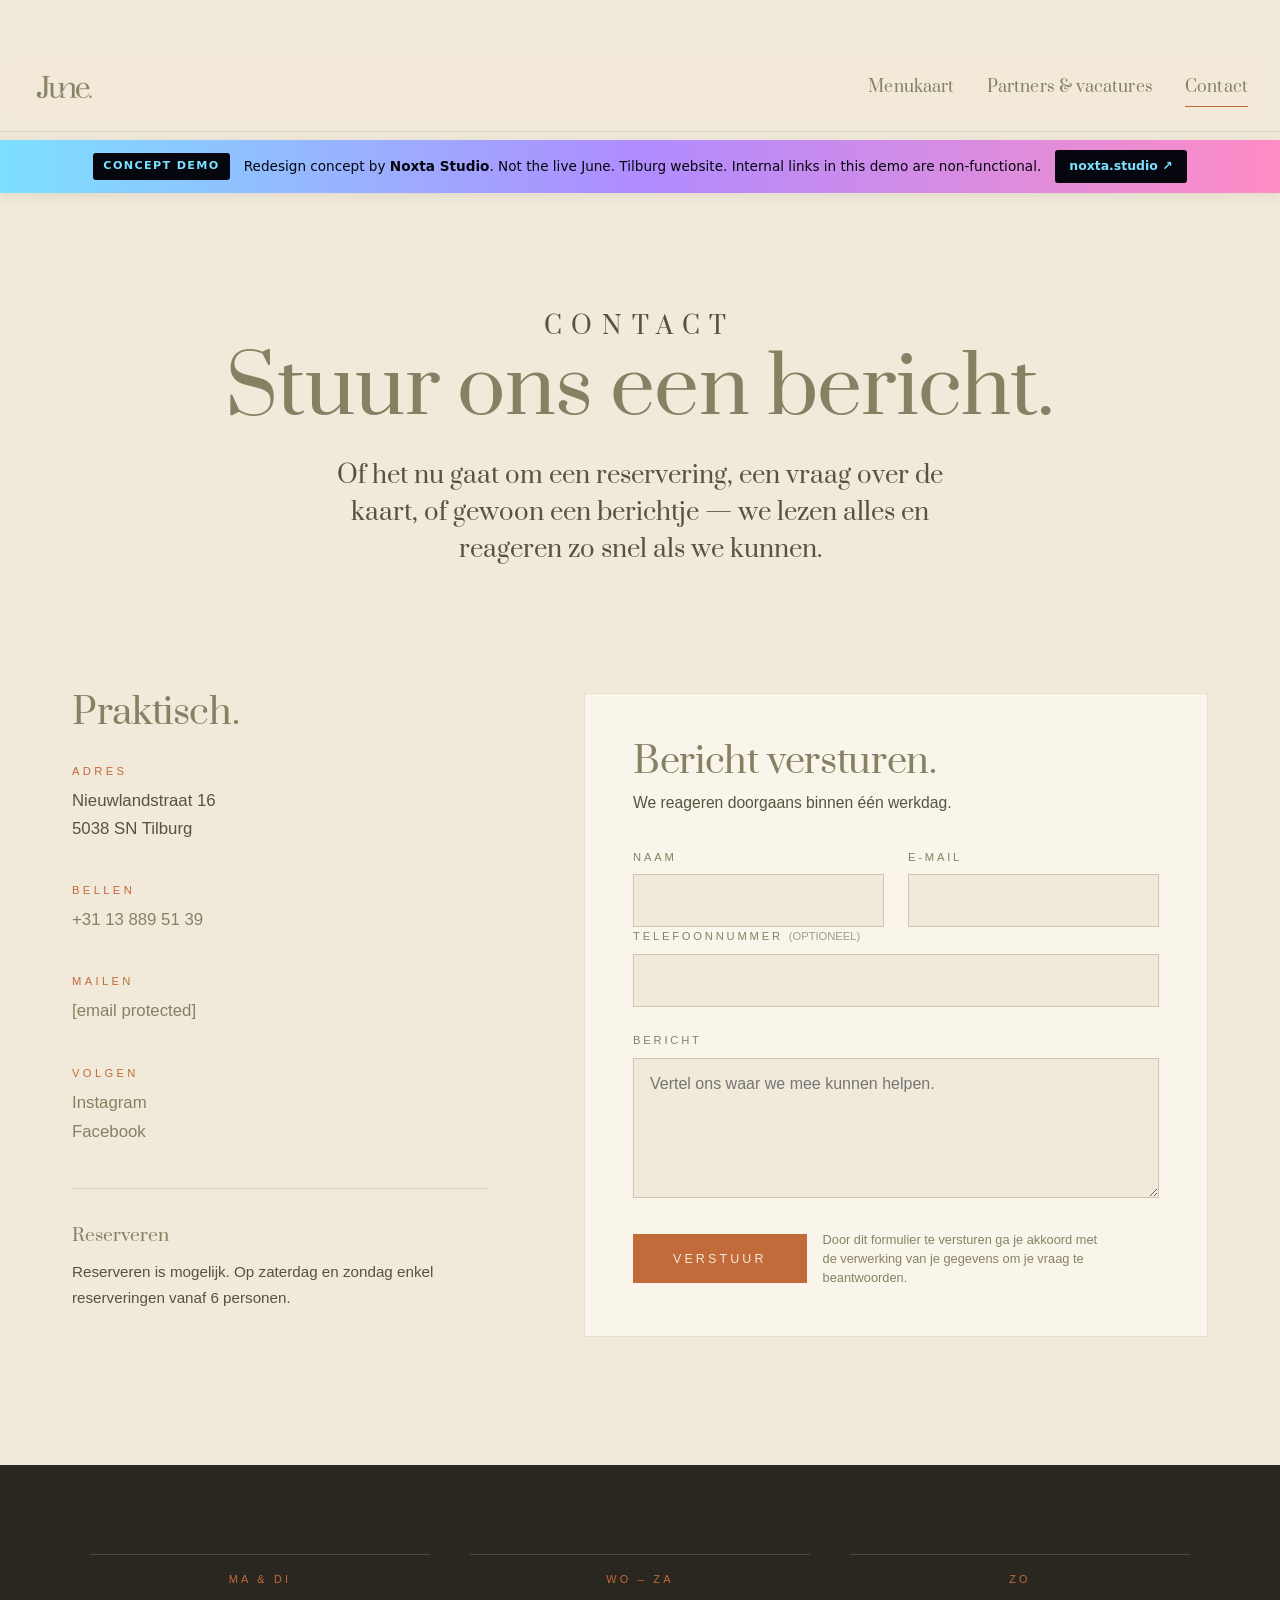
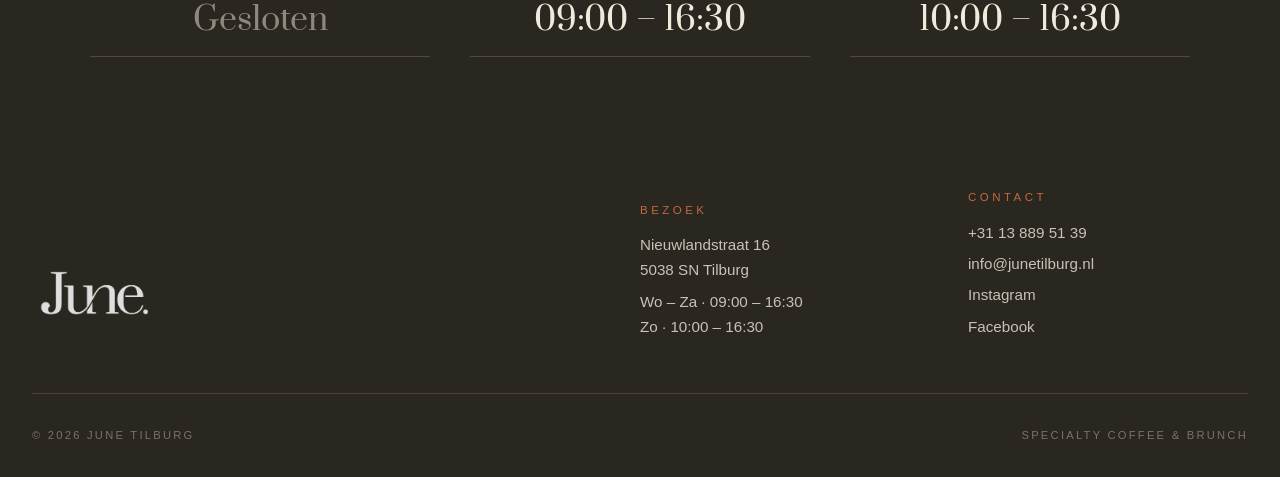
==== commit f1c03ccb: "Add files via upload" ====
--- a/contact.html
+++ b/contact.html
@@ -250,6 +250,14 @@
     .noxta-banner-inner { gap: 8px; }
     .noxta-banner-text { text-align: center; }
   }
+  /* Banner + header stacking — no JS flash */
+  .noxta-banner { position: sticky; top: 0; z-index: 999; }
+  .site-header { top: 44px !important; }
+  .has-solid-header { padding-top: calc(44px + 88px) !important; }
+  @media (min-width: 880px) {
+    .site-header { top: 44px !important; }
+    .has-solid-header { padding-top: calc(44px + 96px) !important; }
+  }
 </style>
 </head>
 <body class="has-solid-header">
@@ -373,6 +381,7 @@
 
 <script>
 (function() {
+  // Fine-tune with exact measured heights after load
   var banner = document.querySelector('.noxta-banner');
   var header = document.querySelector('.site-header');
   if (!banner || !header) return;
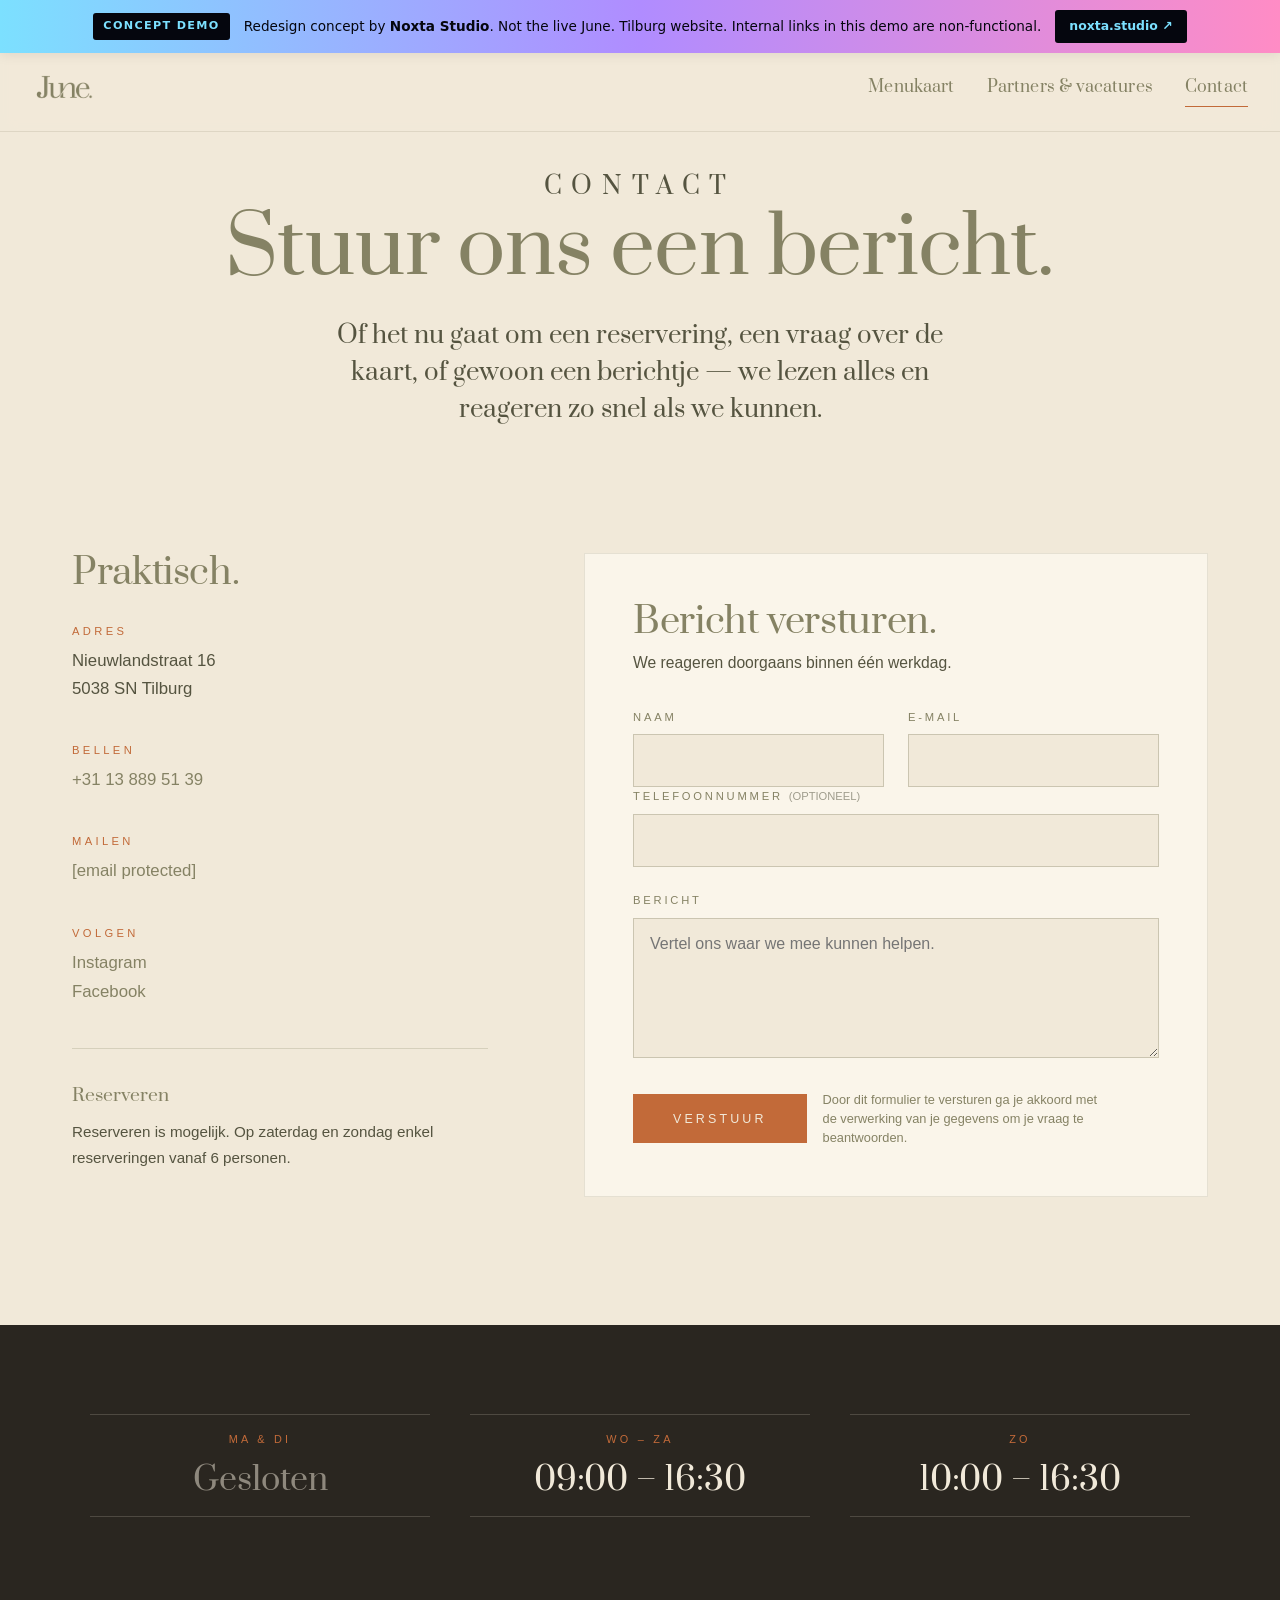
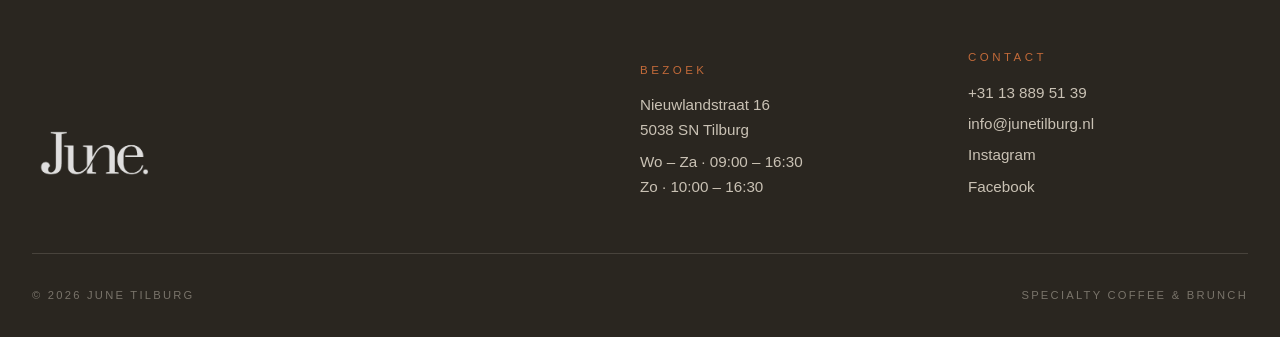
==== commit c6a9d3e4: "Add files via upload" ====
--- a/contact.html
+++ b/contact.html
@@ -250,14 +250,13 @@
     .noxta-banner-inner { gap: 8px; }
     .noxta-banner-text { text-align: center; }
   }
-  /* Banner + header stacking — no JS flash */
-  .noxta-banner { position: sticky; top: 0; z-index: 999; }
   .site-header { top: 44px !important; }
   .has-solid-header { padding-top: calc(44px + 88px) !important; }
   @media (min-width: 880px) {
     .site-header { top: 44px !important; }
     .has-solid-header { padding-top: calc(44px + 96px) !important; }
   }
+  .has-solid-header { padding-top: 0 !important; }
 </style>
 </head>
 <body class="has-solid-header">
@@ -381,17 +380,16 @@
 
 <script>
 (function() {
-  // Fine-tune with exact measured heights after load
   var banner = document.querySelector('.noxta-banner');
   var header = document.querySelector('.site-header');
   if (!banner || !header) return;
   function offset() {
-    var bh = banner.offsetHeight;
-    var hh = header.offsetHeight;
-    header.style.top = bh + 'px';
-    document.body.style.paddingTop = (bh + hh) + 'px';
-  }
-  offset();
+    var h = banner.offsetHeight;
+    header.style.top = h + 'px';
+    document.body.style.paddingTop = (h + header.offsetHeight) + 'px';
+  }
+  // Run immediately (synchronously before paint)
+  document.addEventListener('DOMContentLoaded', offset);
   window.addEventListener('resize', offset);
 })();
 </script>
